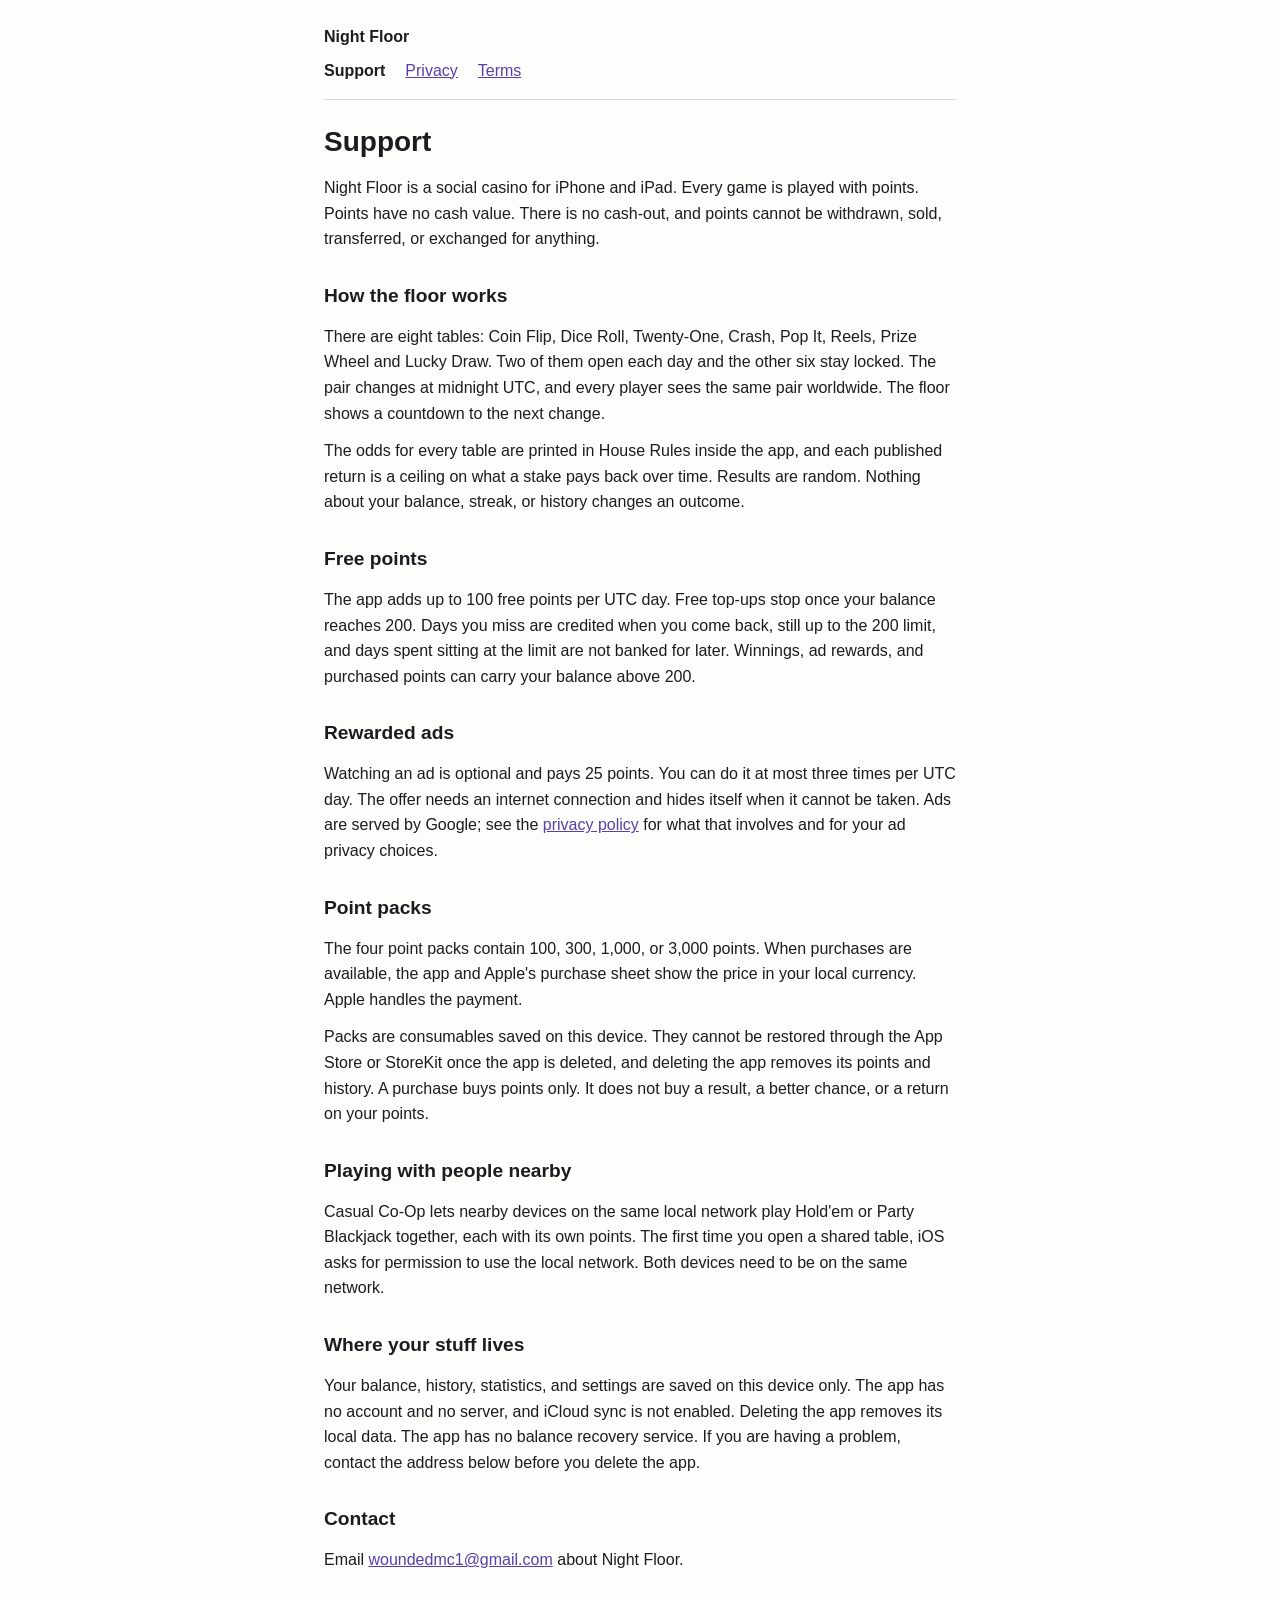
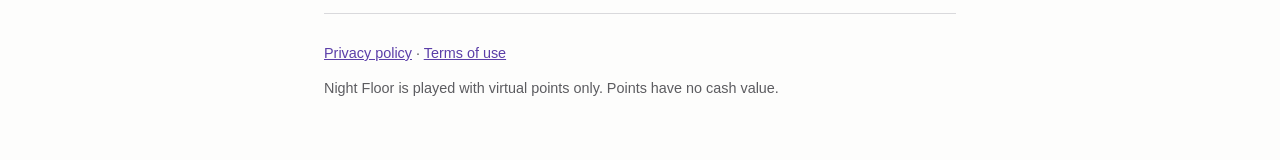
==== index.html @ 5c9e691e "Publish Night Floor support and privacy pages" ====
<!DOCTYPE html>
<html lang="en">
<head>
<meta charset="utf-8">
<meta name="viewport" content="width=device-width, initial-scale=1">
<title>Night Floor support</title>
<meta name="description" content="Help and answers for Night Floor, a social casino for iOS played with virtual points only.">
<link rel="stylesheet" href="styles.css">
</head>
<body>
<header>
<p class="brand">Night Floor</p>
<nav aria-label="Site pages">
<ul>
<li><a href="index.html" aria-current="page">Support</a></li>
<li><a href="privacy.html">Privacy</a></li>
<li><a href="terms.html">Terms</a></li>
</ul>
</nav>
</header>

<main>
<h1>Support</h1>

<p>Night Floor is a social casino for iPhone and iPad. Every game is played
with points. Points have no cash value. There is no cash-out, and points
cannot be withdrawn, sold, transferred, or exchanged for anything.</p>

<h2>How the floor works</h2>
<p>There are eight tables: Coin Flip, Dice Roll, Twenty-One, Crash, Pop It,
Reels, Prize Wheel and Lucky Draw. Two of them open each day and the other
six stay locked. The pair changes at midnight UTC, and every player sees
the same pair worldwide. The floor shows a countdown to the next change.</p>
<p>The odds for every table are printed in House Rules inside the app, and
each published return is a ceiling on what a stake pays back over time.
Results are random. Nothing about your balance, streak, or history changes
an outcome.</p>

<h2>Free points</h2>
<p>The app adds up to 100 free points per UTC day. Free top-ups stop once
your balance reaches 200. Days you miss are credited when you come back,
still up to the 200 limit, and days spent sitting at the limit are not
banked for later. Winnings, ad rewards, and purchased points can carry your balance
above 200.</p>

<h2>Rewarded ads</h2>
<p>Watching an ad is optional and pays 25 points. You can do it at most
three times per UTC day. The offer needs an internet connection and hides
itself when it cannot be taken. Ads are served by Google; see the
<a href="privacy.html">privacy policy</a> for what that involves and for
your ad privacy choices.</p>

<h2>Point packs</h2>
<p>The four point packs contain 100, 300, 1,000, or 3,000 points. When
purchases are available, the app and Apple's purchase sheet show the price
in your local currency. Apple handles the payment.</p>
<p>Packs are consumables saved on this device. They cannot be restored
through the App Store or StoreKit once the app is deleted, and deleting the
app removes its points and history. A purchase buys points only. It does
not buy a result, a better chance, or a return on your points.</p>

<h2>Playing with people nearby</h2>
<p>Casual Co-Op lets nearby devices on the same local network play Hold'em or
Party Blackjack together, each with its own points. The first time you open
a shared table, iOS asks for permission to use the local network. Both
devices need to be on the same network.</p>

<h2>Where your stuff lives</h2>
<p>Your balance, history, statistics, and settings are saved on this device
only. The app has no account and no server, and iCloud sync is not enabled.
Deleting the app removes its local data. The app has no balance recovery
service. If you are having a problem, contact the address below before
you delete the app.</p>

<h2>Contact</h2>
<p>Email <a href="mailto:woundedmc1@gmail.com">woundedmc1@gmail.com</a> about Night Floor.</p>
</main>

<footer>
<p><a href="privacy.html">Privacy policy</a> ·
<a href="terms.html">Terms of use</a></p>
<p>Night Floor is played with virtual points only. Points have no cash value.</p>
</footer>
</body>
</html>
---- styles.css ----
:root {
  --bg: #fdfdfc;
  --ink: #1c1c1e;
  --muted: #5c5c60;
  --line: #d9d9dc;
  --accent: #5b3ea8;
}
@media (prefers-color-scheme: dark) {
  :root {
    --bg: #1c1c1e;
    --ink: #ececf0;
    --muted: #a0a0a6;
    --line: #3a3a3e;
    --accent: #a98ef0;
  }
}

* { box-sizing: border-box; }
body {
  margin: 0 auto;
  max-width: 42rem;
  padding: 1.5rem 1.25rem 3rem;
  background: var(--bg);
  color: var(--ink);
  font: 1rem/1.6 -apple-system, BlinkMacSystemFont, "Segoe UI", sans-serif;
}
header { border-bottom: 1px solid var(--line); padding-bottom: 1rem; }
.brand { font-weight: 700; margin: 0 0 0.5rem; }
nav ul { list-style: none; margin: 0; padding: 0; display: flex; gap: 1.25rem; }
a { color: var(--accent); }
a[aria-current="page"] { color: var(--ink); text-decoration: none; font-weight: 600; }
h1, h2 { line-height: 1.25; }
h1 { font-size: 1.75rem; margin: 1.5rem 0 1rem; }
h2 { font-size: 1.2rem; margin-top: 2rem; }
p { margin: 0.75rem 0; }
footer { border-top: 1px solid var(--line); margin-top: 2.5rem; padding-top: 1rem; color: var(--muted); font-size: 0.9rem; }
:focus-visible { outline: 2px solid var(--accent); outline-offset: 2px; }
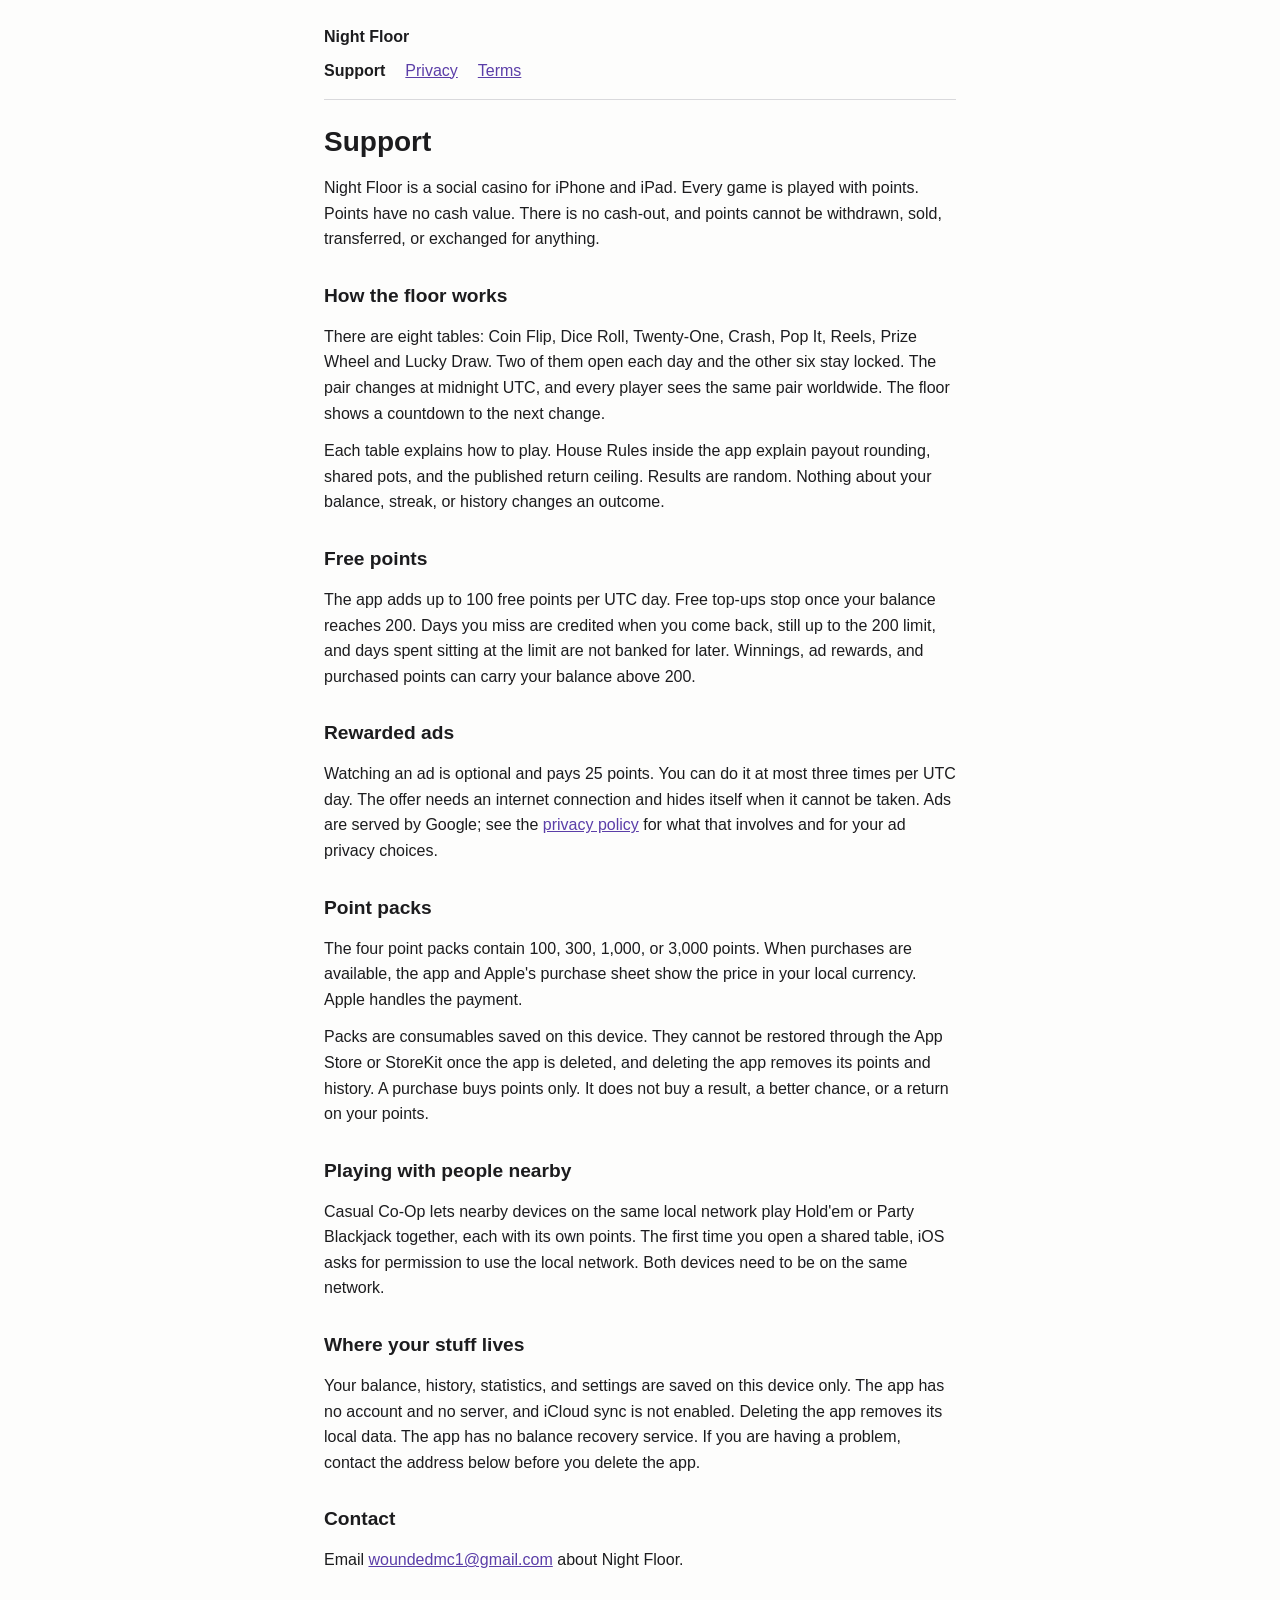
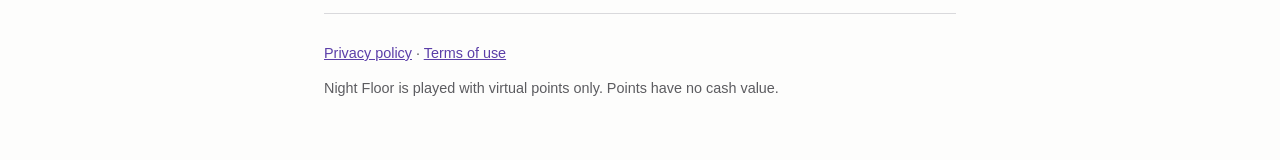
==== commit 34b63dd3: "Confirm published URLs and clarify house rules" ====
--- a/index.html
+++ b/index.html
@@ -31,8 +31,8 @@
 Reels, Prize Wheel and Lucky Draw. Two of them open each day and the other
 six stay locked. The pair changes at midnight UTC, and every player sees
 the same pair worldwide. The floor shows a countdown to the next change.</p>
-<p>The odds for every table are printed in House Rules inside the app, and
-each published return is a ceiling on what a stake pays back over time.
+<p>Each table explains how to play. House Rules inside the app explain
+payout rounding, shared pots, and the published return ceiling.
 Results are random. Nothing about your balance, streak, or history changes
 an outcome.</p>
 
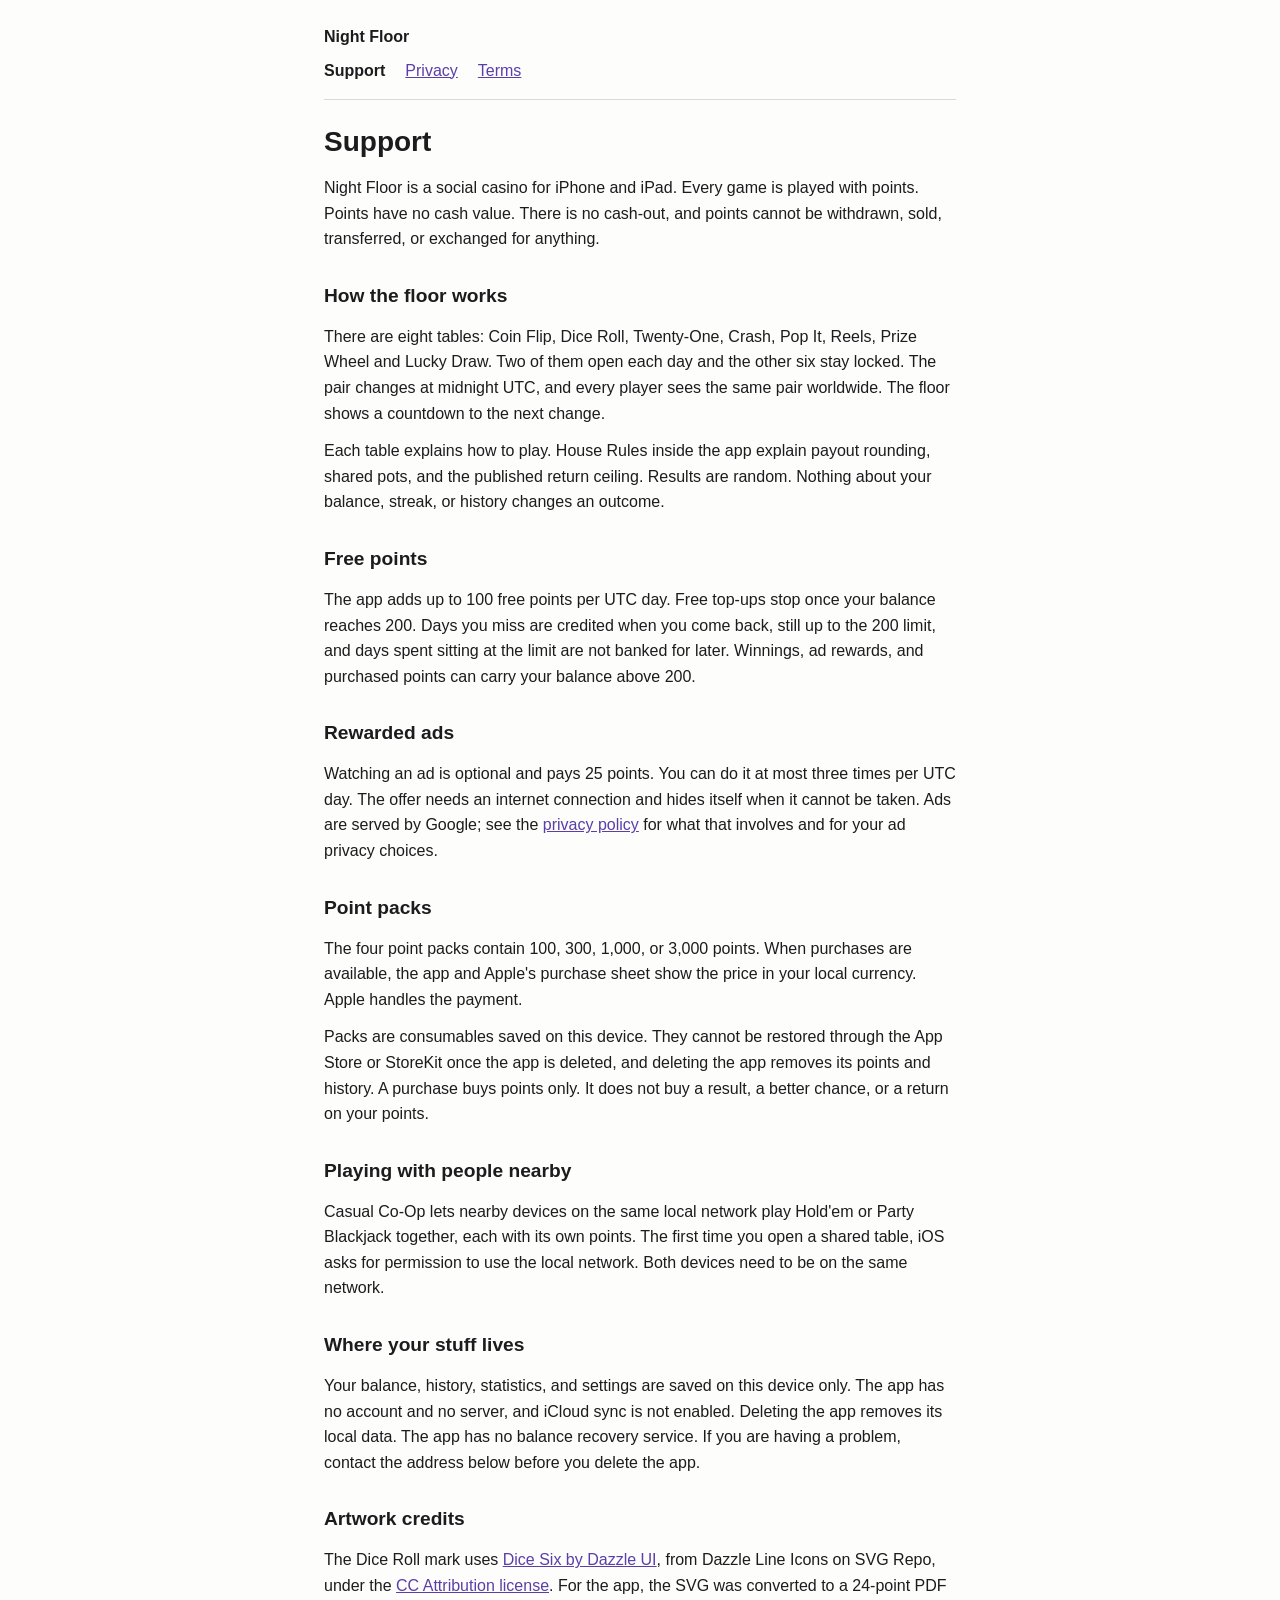
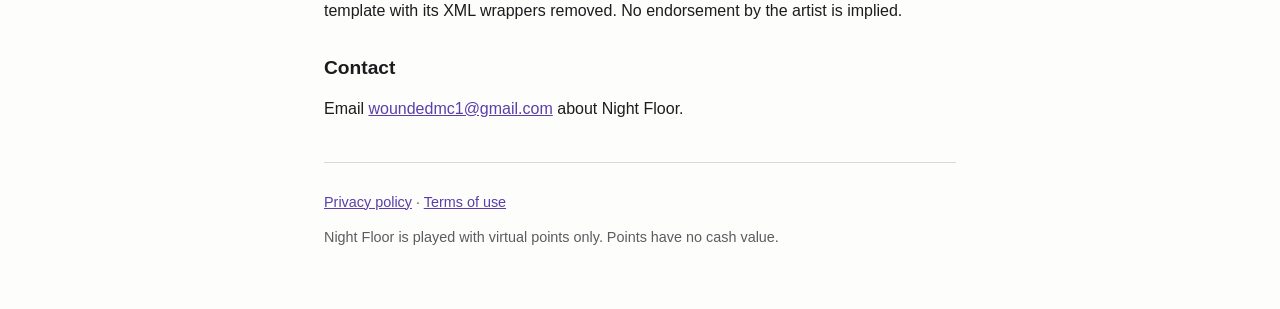
==== commit c2cf2c40: "Credit Dazzle UI dice artwork and link attribution terms" ====
--- a/index.html
+++ b/index.html
@@ -72,6 +72,13 @@
 service. If you are having a problem, contact the address below before
 you delete the app.</p>
 
+<h2 id="artwork-credits">Artwork credits</h2>
+<p>The Dice Roll mark uses <a href="https://www.svgrepo.com/svg/532269/dice-six">Dice Six by Dazzle UI</a>,
+from Dazzle Line Icons on SVG Repo, under the
+<a href="https://www.svgrepo.com/page/licensing/#CC%20Attribution">CC Attribution license</a>.
+For the app, the SVG was converted to a 24-point PDF template with its XML
+wrappers removed. No endorsement by the artist is implied.</p>
+
 <h2>Contact</h2>
 <p>Email <a href="mailto:woundedmc1@gmail.com">woundedmc1@gmail.com</a> about Night Floor.</p>
 </main>
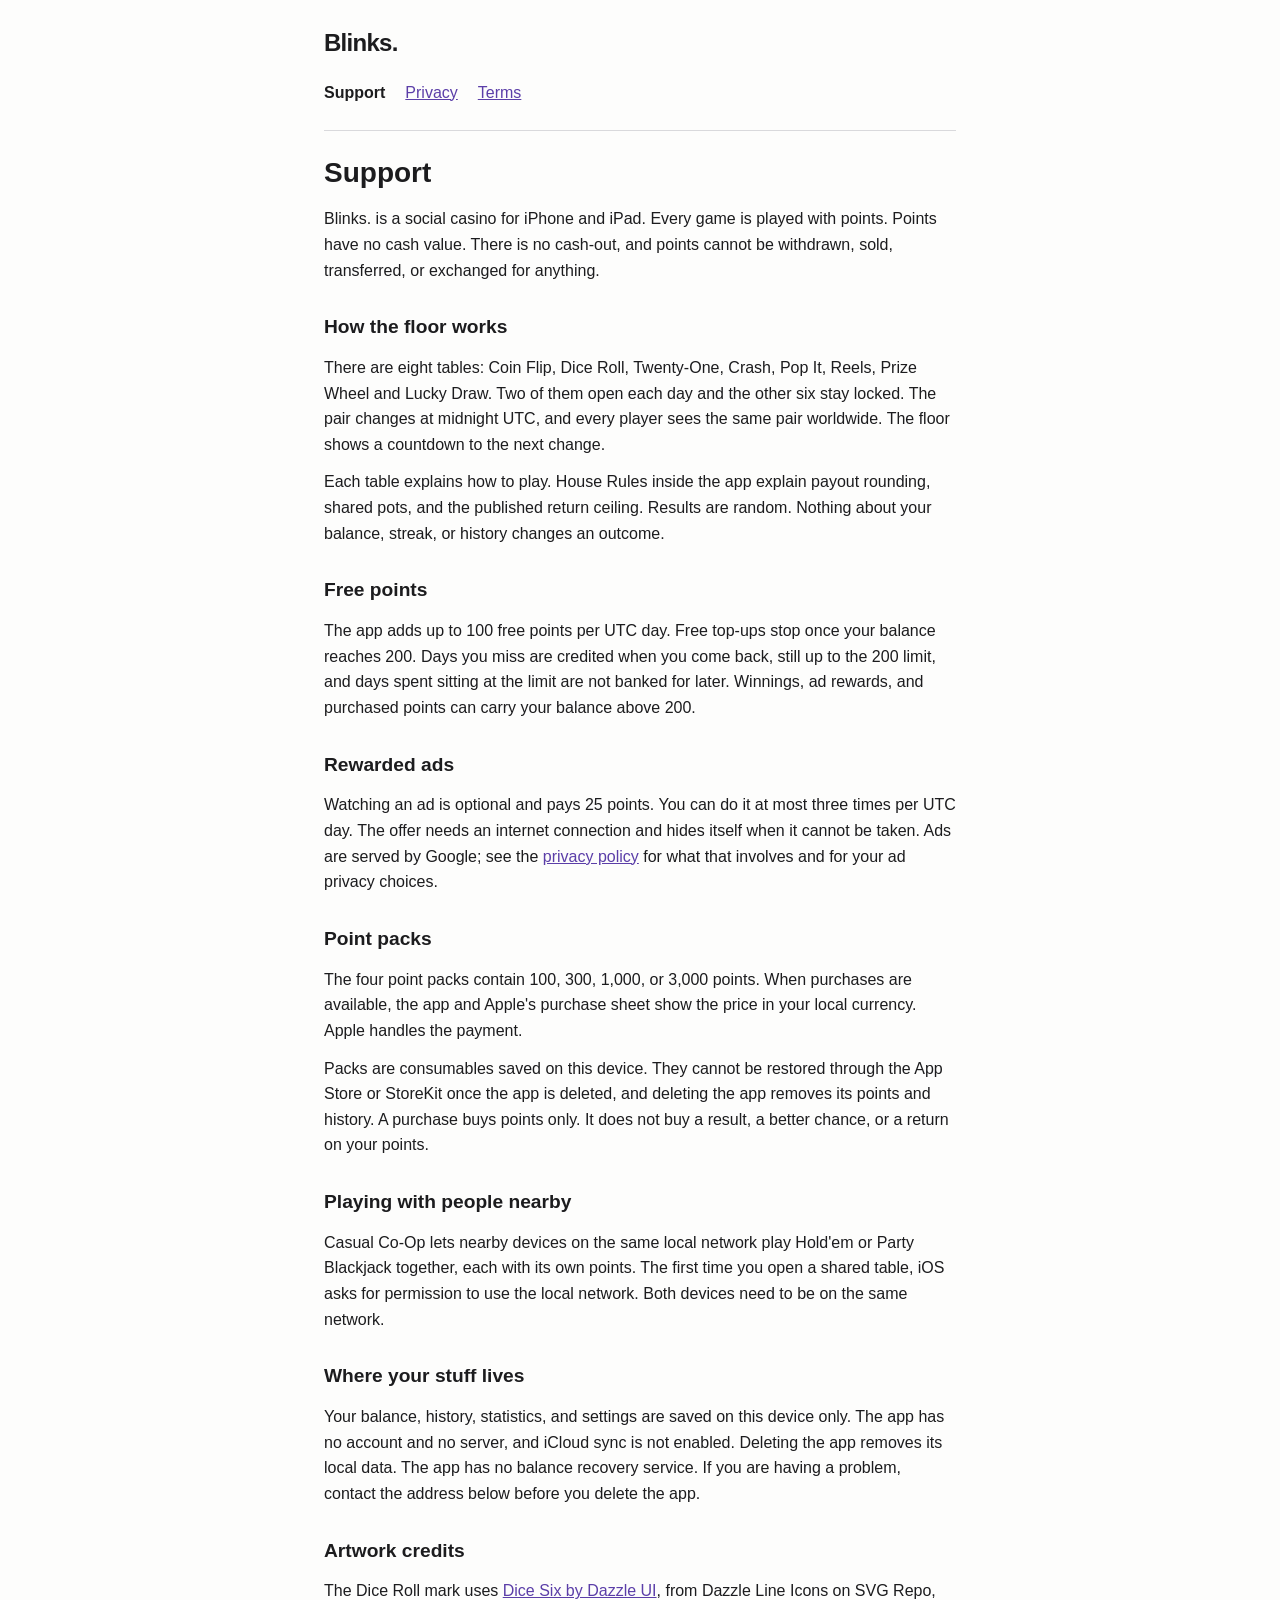
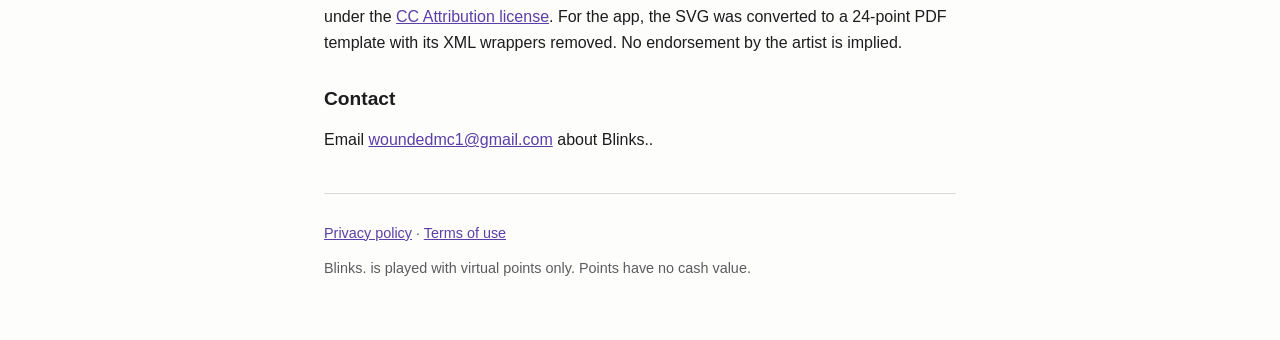
==== commit 8767b09e: "Rebrand public site to Blinks. and tighten nav layout" ====
--- a/index.html
+++ b/index.html
@@ -3,13 +3,13 @@
 <head>
 <meta charset="utf-8">
 <meta name="viewport" content="width=device-width, initial-scale=1">
-<title>Night Floor support</title>
-<meta name="description" content="Help and answers for Night Floor, a social casino for iOS played with virtual points only.">
+<title>Blinks. support</title>
+<meta name="description" content="Help and answers for Blinks., a social casino for iOS played with virtual points only.">
 <link rel="stylesheet" href="styles.css">
 </head>
 <body>
 <header>
-<p class="brand">Night Floor</p>
+<p class="brand">Blinks.</p>
 <nav aria-label="Site pages">
 <ul>
 <li><a href="index.html" aria-current="page">Support</a></li>
@@ -22,7 +22,7 @@
 <main>
 <h1>Support</h1>
 
-<p>Night Floor is a social casino for iPhone and iPad. Every game is played
+<p>Blinks. is a social casino for iPhone and iPad. Every game is played
 with points. Points have no cash value. There is no cash-out, and points
 cannot be withdrawn, sold, transferred, or exchanged for anything.</p>
 
@@ -80,13 +80,13 @@
 wrappers removed. No endorsement by the artist is implied.</p>
 
 <h2>Contact</h2>
-<p>Email <a href="mailto:woundedmc1@gmail.com">woundedmc1@gmail.com</a> about Night Floor.</p>
+<p>Email <a href="mailto:woundedmc1@gmail.com">woundedmc1@gmail.com</a> about Blinks..</p>
 </main>
 
 <footer>
 <p><a href="privacy.html">Privacy policy</a> ·
 <a href="terms.html">Terms of use</a></p>
-<p>Night Floor is played with virtual points only. Points have no cash value.</p>
+<p>Blinks. is played with virtual points only. Points have no cash value.</p>
 </footer>
 </body>
 </html>
--- a/styles.css
+++ b/styles.css
@@ -35,3 +35,15 @@
 p { margin: 0.75rem 0; }
 footer { border-top: 1px solid var(--line); margin-top: 2.5rem; padding-top: 1rem; color: var(--muted); font-size: 0.9rem; }
 :focus-visible { outline: 2px solid var(--accent); outline-offset: 2px; }
+
+nav ul { flex-wrap: wrap; column-gap: 1.25rem; row-gap: 0.25rem; }
+nav a { display: inline-flex; align-items: center; min-height: 44px; }
+nav a:active { opacity: 0.65; transform: translateY(1px); }
+.brand { font-size: 1.5rem; letter-spacing: -0.03em; }
+@media (max-width: 360px) {
+  body { padding-inline: 1rem; }
+  nav ul { column-gap: 0.75rem; }
+}
+@media (prefers-reduced-motion: reduce) {
+  nav a:active { transform: none; }
+}
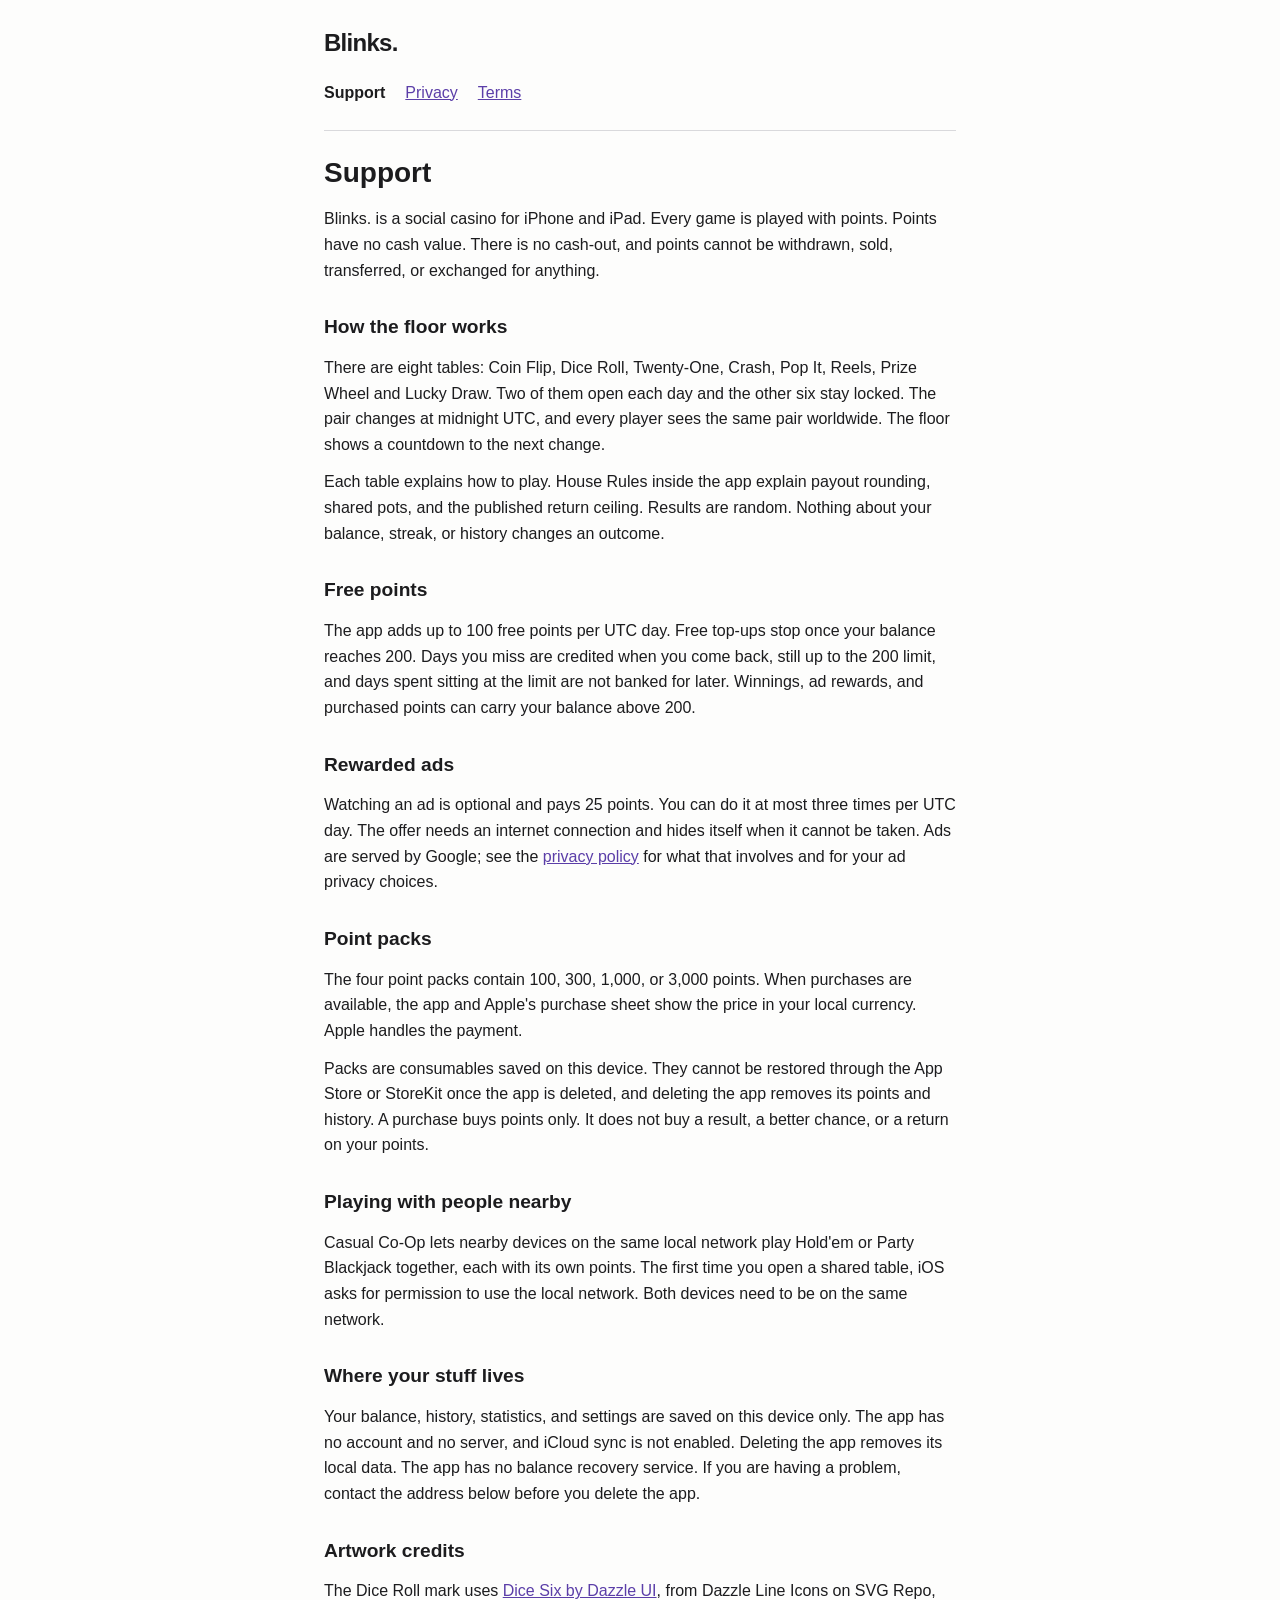
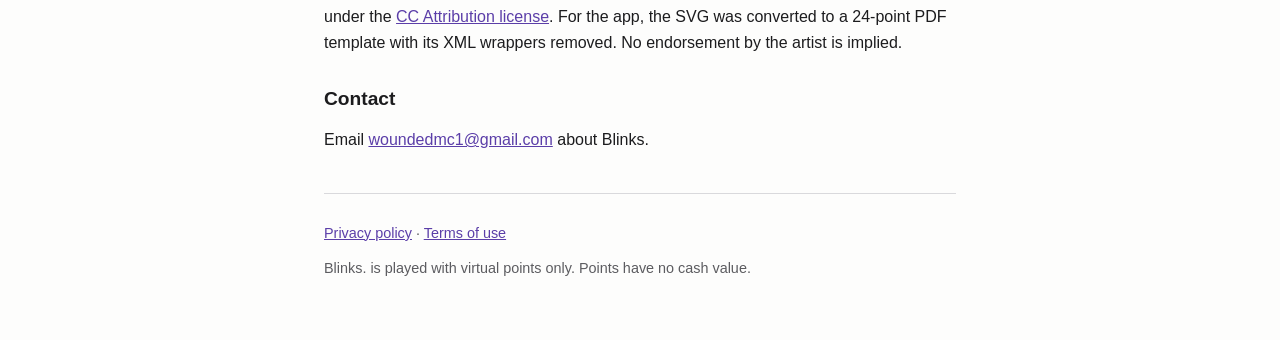
==== commit c0f36f71: "Remove duplicate period after the app name" ====
--- a/index.html
+++ b/index.html
@@ -80,7 +80,7 @@
 wrappers removed. No endorsement by the artist is implied.</p>
 
 <h2>Contact</h2>
-<p>Email <a href="mailto:woundedmc1@gmail.com">woundedmc1@gmail.com</a> about Blinks..</p>
+<p>Email <a href="mailto:woundedmc1@gmail.com">woundedmc1@gmail.com</a> about Blinks.</p>
 </main>
 
 <footer>
